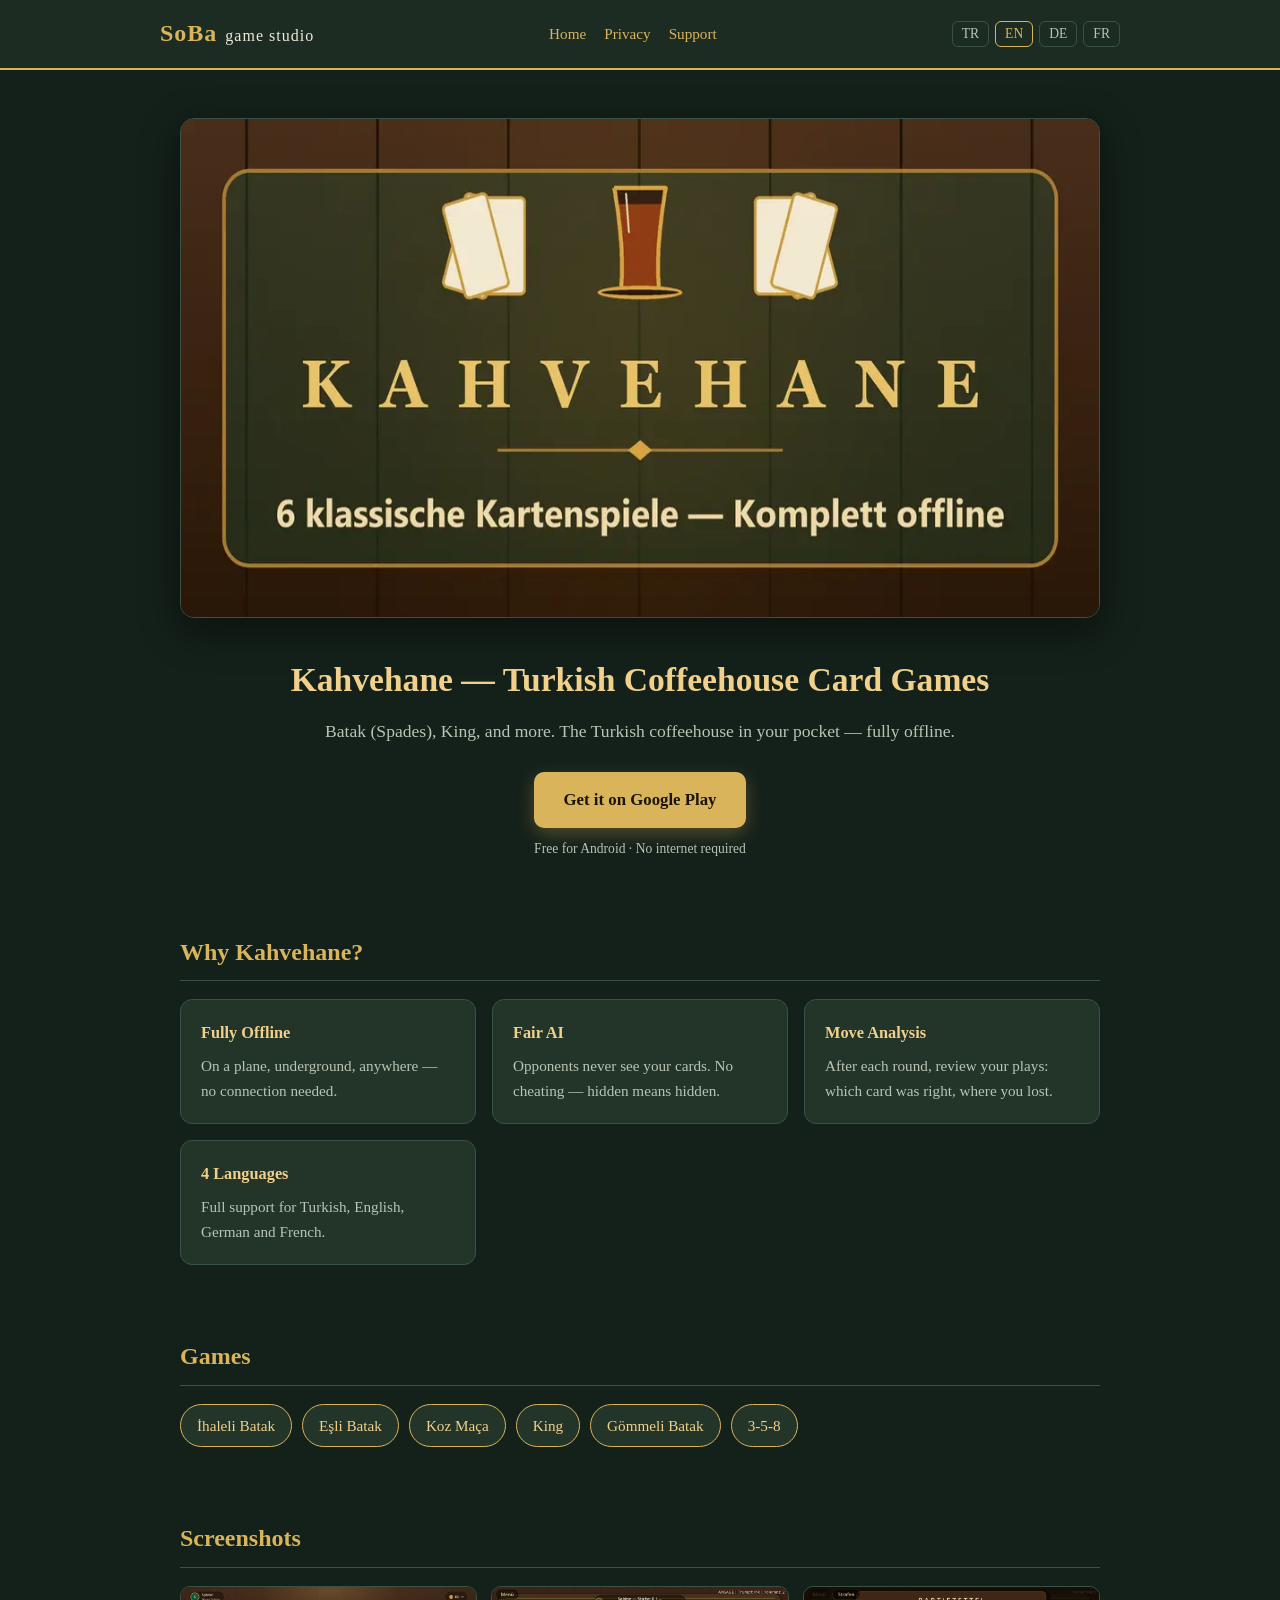
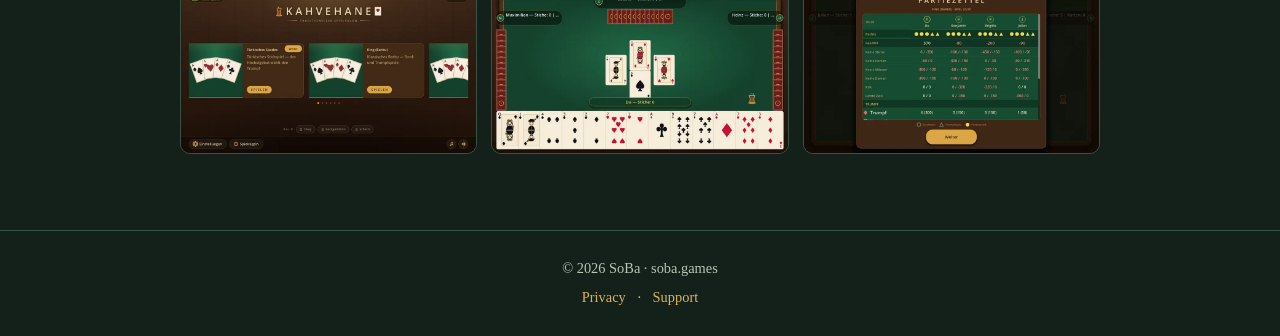
==== index.html @ e751472f "Add files via upload" ====
<!DOCTYPE html>
<html lang="tr">
<head>
<meta charset="utf-8">
<meta name="viewport" content="width=device-width, initial-scale=1">
<title>SoBa — Kahvehane: Türk Kahvehane Oyunları</title>
<meta name="description" content="Kahvehane — Batak, King, Koz Maça ve daha fazlası. Tamamen internetsiz, adil yapay zekâ, hamle analizi. SoBa oyun stüdyosu.">
<link rel="stylesheet" href="styles.css">
</head>
<body>
<header><div class="wrap nav">
  <div class="logo">SoBa<span data-i18n="tag"></span></div>
  <nav class="links">
    <a href="index.html" data-i18n="nav_home"></a>
    <a href="privacy.html" data-i18n="nav_privacy"></a>
    <a href="support.html" data-i18n="nav_support"></a>
  </nav>
  <div class="langs">
    <button data-lang="tr">TR</button><button data-lang="en">EN</button>
    <button data-lang="de">DE</button><button data-lang="fr">FR</button>
  </div>
</div></header>

<div class="wrap">
  <div class="hero">
    <img src="ozellik.webp" alt="Kahvehane" width="1024" height="500">
    <h1 data-i18n="h1"></h1>
    <p class="sub" data-i18n="sub"></p>
    <a class="play-btn" href="https://play.google.com/store/apps/details?id=com.kahvehane.oyunlari" data-i18n="cta"></a>
    <p class="note" data-i18n="note"></p>
  </div>

  <section>
    <h2 data-i18n="f_title"></h2>
    <div class="grid">
      <div class="card"><b data-i18n="f1t"></b><p data-i18n="f1d"></p></div>
      <div class="card"><b data-i18n="f2t"></b><p data-i18n="f2d"></p></div>
      <div class="card"><b data-i18n="f3t"></b><p data-i18n="f3d"></p></div>
      <div class="card"><b data-i18n="f4t"></b><p data-i18n="f4d"></p></div>
    </div>
  </section>

  <section>
    <h2 data-i18n="g_title"></h2>
    <div class="games">
      <span class="chip">İhaleli Batak</span><span class="chip">Eşli Batak</span>
      <span class="chip">Koz Maça</span><span class="chip">King</span>
      <span class="chip">Gömmeli Batak</span><span class="chip">3-5-8</span>
    </div>
  </section>

  <section>
    <h2 data-i18n="s_title"></h2>
    <div class="shots">
      <img src="menu.webp" alt="Menü" loading="lazy">
      <img src="el.webp" alt="Oyun" loading="lazy">
      <img src="puan.webp" alt="Puan tablosu" loading="lazy">
    </div>
  </section>
</div>

<footer><div class="wrap">
  <div>© 2026 SoBa · soba.games</div>
  <div style="margin-top:6px"><a href="privacy.html" data-i18n="nav_privacy"></a> · <a href="support.html" data-i18n="nav_support"></a></div>
</div></footer>

<script>
const T={
tr:{tag:"oyun stüdyosu",nav_home:"Ana Sayfa",nav_privacy:"Gizlilik",nav_support:"Destek",
h1:"Kahvehane — Türk Kahvehane Oyunları",
sub:"Batak, King, Koz Maça ve daha fazlası. Kahvehane havasını cebine taşı — tamamen internetsiz.",
cta:"Google Play'den İndir",note:"Android için ücretsiz · İnternet gerektirmez",
f_title:"Neden Kahvehane?",
f1t:"Tamamen İnternetsiz",f1d:"Uçakta, köyde, metroda — bağlantı olmadan her yerde oyna.",
f2t:"Adil Yapay Zekâ",f2d:"Rakipler kartlarını görmez. Hile yok, kapalı kart kapalıdır.",
f3t:"Hamle Analizi",f3d:"El bitince hamlelerini gör: hangi kart doğruydu, nerede kaybettin.",
f4t:"4 Dil",f4d:"Türkçe, İngilizce, Almanca ve Fransızca tam destek.",
g_title:"Oyunlar",s_title:"Ekran Görüntüleri"},
en:{tag:"game studio",nav_home:"Home",nav_privacy:"Privacy",nav_support:"Support",
h1:"Kahvehane — Turkish Coffeehouse Card Games",
sub:"Batak (Spades), King, and more. The Turkish coffeehouse in your pocket — fully offline.",
cta:"Get it on Google Play",note:"Free for Android · No internet required",
f_title:"Why Kahvehane?",
f1t:"Fully Offline",f1d:"On a plane, underground, anywhere — no connection needed.",
f2t:"Fair AI",f2d:"Opponents never see your cards. No cheating — hidden means hidden.",
f3t:"Move Analysis",f3d:"After each round, review your plays: which card was right, where you lost.",
f4t:"4 Languages",f4d:"Full support for Turkish, English, German and French.",
g_title:"Games",s_title:"Screenshots"},
de:{tag:"Spielestudio",nav_home:"Start",nav_privacy:"Datenschutz",nav_support:"Support",
h1:"Kahvehane — Türkische Kaffeehaus-Kartenspiele",
sub:"Batak, King und mehr. Das türkische Kaffeehaus in deiner Tasche — komplett offline.",
cta:"Bei Google Play laden",note:"Kostenlos für Android · Kein Internet nötig",
f_title:"Warum Kahvehane?",
f1t:"Komplett offline",f1d:"Im Flugzeug, in der U-Bahn, überall — ganz ohne Verbindung.",
f2t:"Faire KI",f2d:"Gegner sehen deine Karten nie. Kein Schummeln — verdeckt bleibt verdeckt.",
f3t:"Zuganalyse",f3d:"Nach jeder Runde: Welche Karte war richtig, wo hast du verloren?",
f4t:"4 Sprachen",f4d:"Volle Unterstützung für Türkisch, Englisch, Deutsch und Französisch.",
g_title:"Spiele",s_title:"Screenshots"},
fr:{tag:"studio de jeux",nav_home:"Accueil",nav_privacy:"Confidentialité",nav_support:"Assistance",
h1:"Kahvehane — Jeux de cartes du café turc",
sub:"Batak, King et plus encore. Le café turc dans votre poche — entièrement hors ligne.",
cta:"Disponible sur Google Play",note:"Gratuit pour Android · Sans connexion internet",
f_title:"Pourquoi Kahvehane ?",
f1t:"Entièrement hors ligne",f1d:"En avion, dans le métro, partout — aucune connexion requise.",
f2t:"IA équitable",f2d:"Les adversaires ne voient jamais vos cartes. Pas de triche.",
f3t:"Analyse des coups",f3d:"Après chaque manche, revoyez vos coups : la bonne carte, l'erreur fatale.",
f4t:"4 langues",f4d:"Turc, anglais, allemand et français entièrement pris en charge.",
g_title:"Jeux",s_title:"Captures d'écran"}
};
function setLang(l){
  if(!T[l])l="tr";
  try{localStorage.setItem("soba_lang",l)}catch(e){}
  document.documentElement.lang=l;
  document.querySelectorAll("[data-i18n]").forEach(el=>{const k=el.getAttribute("data-i18n");if(T[l][k]!==undefined)el.textContent=T[l][k]});
  document.querySelectorAll(".langs button").forEach(b=>b.classList.toggle("on",b.getAttribute("data-lang")===l));
}
document.querySelectorAll(".langs button").forEach(b=>b.addEventListener("click",()=>setLang(b.getAttribute("data-lang"))));
let saved=null;try{saved=localStorage.getItem("soba_lang")}catch(e){}
setLang(saved||((navigator.language||"tr").slice(0,2)));
</script>
</body>
</html>
---- styles.css ----
:root{
  --bg:#14201a; --bg2:#1c2c23; --card:#233529; --line:#3a5243;
  --gold:#d9b45b; --gold2:#f0d08a; --text:#efe9d9; --muted:#b8c4b4;
}
*{margin:0;padding:0;box-sizing:border-box}
body{background:var(--bg);color:var(--text);font-family:Georgia,'Times New Roman',serif;line-height:1.65}
a{color:var(--gold);text-decoration:none}
a:hover{color:var(--gold2)}
.wrap{max-width:960px;margin:0 auto;padding:0 20px}
header{background:var(--bg2);border-bottom:2px solid var(--gold);position:sticky;top:0;z-index:10}
.nav{display:flex;align-items:center;justify-content:space-between;padding:14px 0;flex-wrap:wrap;gap:10px}
.logo{font-size:1.5rem;font-weight:bold;color:var(--gold);letter-spacing:1px}
.logo span{color:var(--text);font-weight:normal;font-size:1rem;margin-left:8px}
nav.links{display:flex;gap:18px;font-size:.95rem}
.langs{display:flex;gap:6px}
.langs button{background:transparent;border:1px solid var(--line);color:var(--muted);padding:4px 9px;border-radius:6px;cursor:pointer;font-family:inherit;font-size:.85rem}
.langs button.on{border-color:var(--gold);color:var(--gold)}
.hero{text-align:center;padding:48px 0 36px}
.hero img{max-width:100%;border-radius:14px;border:1px solid var(--line);box-shadow:0 12px 40px rgba(0,0,0,.45)}
h1{font-size:2.1rem;color:var(--gold2);margin:26px 0 10px}
.sub{color:var(--muted);font-size:1.1rem;max-width:640px;margin:0 auto 26px}
.play-btn{display:inline-block;background:var(--gold);color:#1a140a;font-weight:bold;padding:14px 30px;border-radius:10px;font-size:1.05rem;box-shadow:0 6px 18px rgba(217,180,91,.3)}
.play-btn:hover{background:var(--gold2);color:#1a140a}
.note{color:var(--muted);font-size:.85rem;margin-top:10px}
section{padding:36px 0}
h2{color:var(--gold);font-size:1.5rem;margin-bottom:18px;border-bottom:1px solid var(--line);padding-bottom:8px}
h3{color:var(--gold2);font-size:1.1rem;margin:22px 0 8px}
.grid{display:grid;grid-template-columns:repeat(auto-fit,minmax(260px,1fr));gap:16px}
.card{background:var(--card);border:1px solid var(--line);border-radius:12px;padding:20px}
.card b{color:var(--gold2);display:block;margin-bottom:6px;font-size:1.02rem}
.card p{color:var(--muted);font-size:.95rem}
.shots{display:grid;grid-template-columns:repeat(auto-fit,minmax(240px,1fr));gap:14px}
.shots img{width:100%;border-radius:10px;border:1px solid var(--line)}
.games{display:flex;flex-wrap:wrap;gap:10px}
.chip{background:var(--card);border:1px solid var(--gold);color:var(--gold2);padding:8px 16px;border-radius:999px;font-size:.95rem}
footer{border-top:1px solid var(--line);margin-top:40px;padding:26px 0;color:var(--muted);font-size:.9rem;text-align:center}
footer a{margin:0 8px}
.doc p, .doc li{color:var(--text);margin-bottom:10px;font-size:.98rem}
.doc ul{margin:0 0 14px 22px}
.doc .updated{color:var(--muted);font-style:italic;font-size:.9rem}
@media(max-width:600px){h1{font-size:1.6rem}.nav{justify-content:center}}
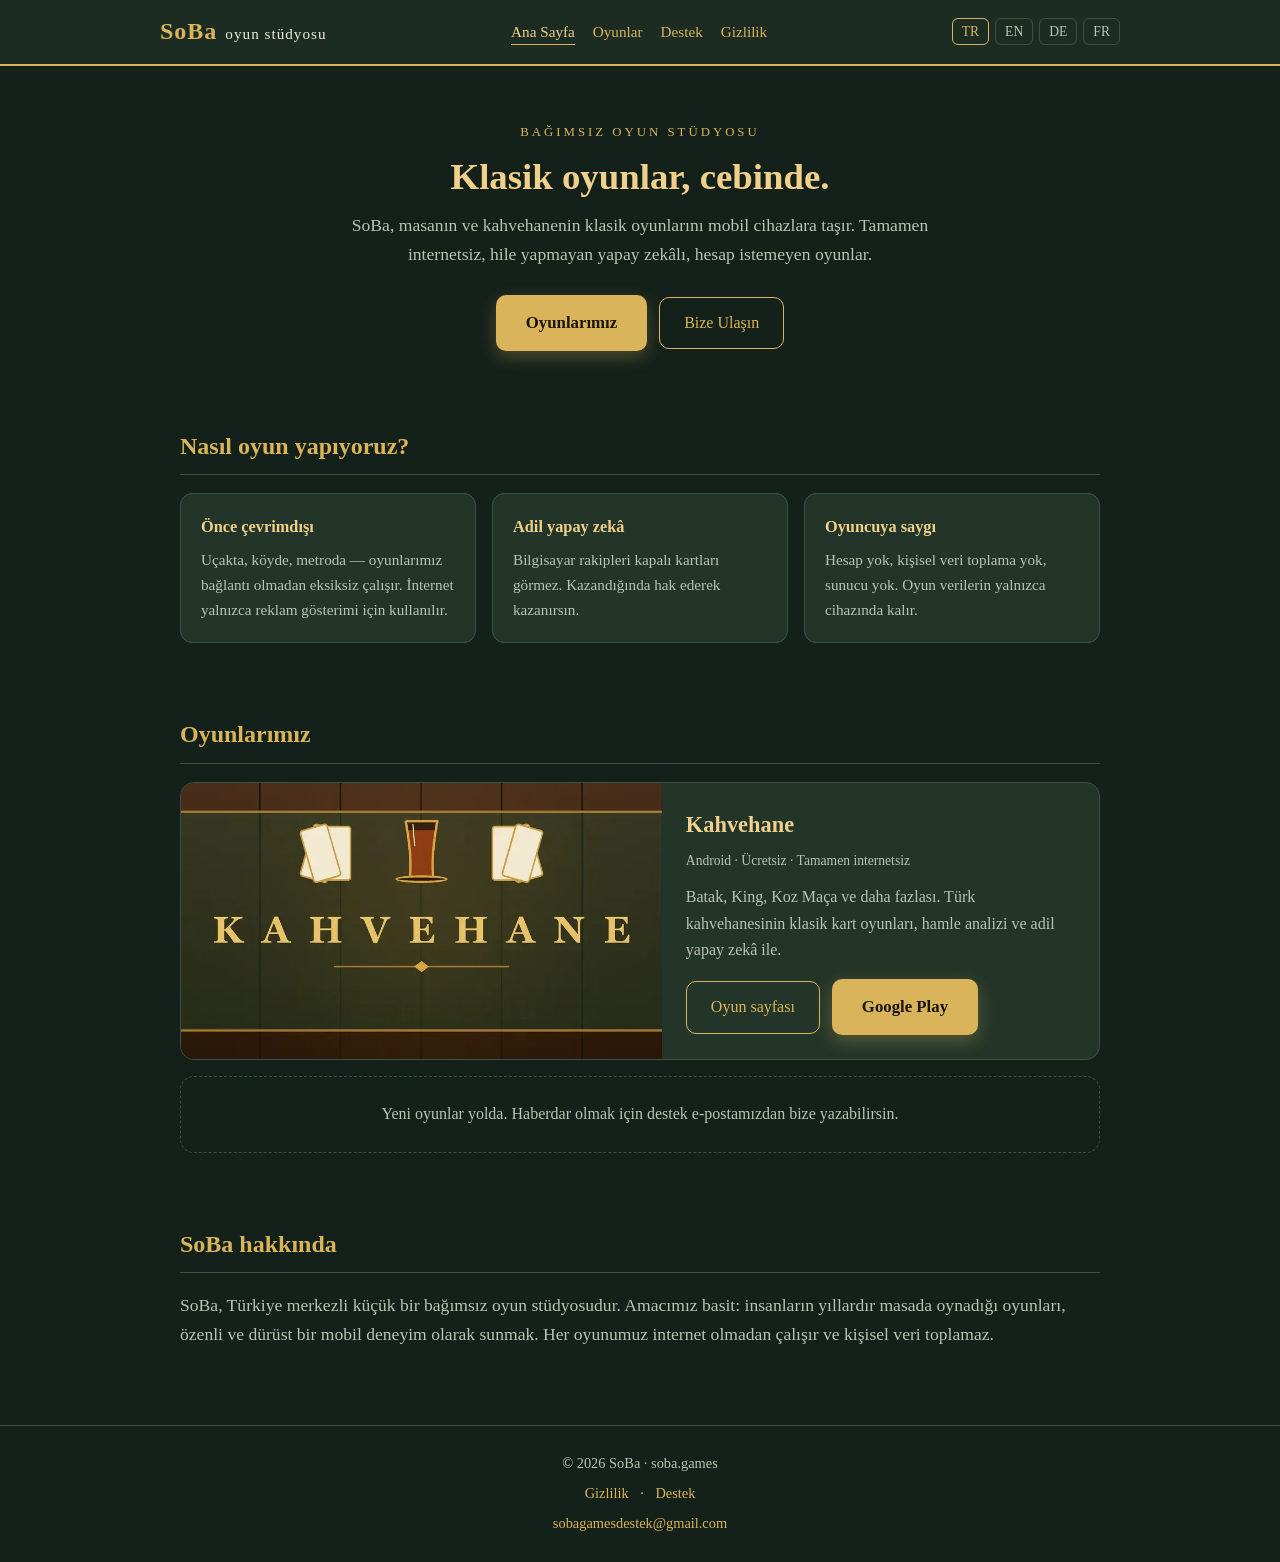
==== commit 9de21939: "Stüdyo çatısı: ana sayfa + /kahvehane, ortak i18n, SEO temelleri, hero dil hatası düzeltmesi Co-Auth" ====
--- a/index.html
+++ b/index.html
@@ -3,120 +3,179 @@
 <head>
 <meta charset="utf-8">
 <meta name="viewport" content="width=device-width, initial-scale=1">
-<title>SoBa — Kahvehane: Türk Kahvehane Oyunları</title>
-<meta name="description" content="Kahvehane — Batak, King, Koz Maça ve daha fazlası. Tamamen internetsiz, adil yapay zekâ, hamle analizi. SoBa oyun stüdyosu.">
-<link rel="stylesheet" href="styles.css">
+<title>SoBa — Oyun Stüdyosu</title>
+<meta name="description" content="SoBa, klasik masa ve kart oyunlarını mobil cihazlara taşıyan bağımsız bir oyun stüdyosudur. İnternetsiz oynanan, adil yapay zekâlı oyunlar.">
+<meta name="robots" content="index, follow">
+<meta name="theme-color" content="#1c2c23">
+<link rel="canonical" href="https://soba.games/">
+<link rel="alternate" hreflang="tr" href="https://soba.games/">
+<link rel="alternate" hreflang="en" href="https://soba.games/?lang=en">
+<link rel="alternate" hreflang="de" href="https://soba.games/?lang=de">
+<link rel="alternate" hreflang="fr" href="https://soba.games/?lang=fr">
+<link rel="alternate" hreflang="x-default" href="https://soba.games/">
+<meta property="og:type" content="website">
+<meta property="og:site_name" content="SoBa">
+<meta property="og:url" content="https://soba.games/">
+<meta property="og:title" content="SoBa — Oyun Stüdyosu">
+<meta property="og:description" content="Klasik masa ve kart oyunlarını mobil cihazlara taşıyan bağımsız oyun stüdyosu.">
+<meta property="og:image" content="https://soba.games/assets/img/soba-og.png">
+<meta property="og:image:width" content="1200">
+<meta property="og:image:height" content="630">
+<meta property="og:locale" content="tr_TR">
+<meta name="twitter:card" content="summary_large_image">
+<meta name="twitter:title" content="SoBa — Oyun Stüdyosu">
+<meta name="twitter:description" content="Klasik masa ve kart oyunlarını mobil cihazlara taşıyan bağımsız oyun stüdyosu.">
+<meta name="twitter:image" content="https://soba.games/assets/img/soba-og.png">
+<link rel="icon" href="/assets/img/favicon.svg" type="image/svg+xml">
+<link rel="stylesheet" href="/assets/css/site.css">
+<script type="application/ld+json">
+{"@context":"https://schema.org","@type":"Organization","name":"SoBa","url":"https://soba.games/","logo":"https://soba.games/assets/img/soba-og.png","email":"sobagamesdestek@gmail.com"}
+</script>
 </head>
 <body>
-<header><div class="wrap nav">
-  <div class="logo">SoBa<span data-i18n="tag"></span></div>
+<header class="site"><div class="wrap nav">
+  <a class="logo" href="/" data-keep-lang="/">SoBa<span data-i18n="tag"></span></a>
   <nav class="links">
-    <a href="index.html" data-i18n="nav_home"></a>
-    <a href="privacy.html" data-i18n="nav_privacy"></a>
-    <a href="support.html" data-i18n="nav_support"></a>
+    <a href="/" data-keep-lang="/" aria-current="page" data-i18n="nav_home"></a>
+    <a href="/#games" data-keep-lang="/#games" data-i18n="nav_games"></a>
+    <a href="/support.html" data-keep-lang="/support.html" data-i18n="nav_support"></a>
+    <a href="/privacy.html" data-i18n="nav_privacy"></a>
   </nav>
-  <div class="langs">
-    <button data-lang="tr">TR</button><button data-lang="en">EN</button>
-    <button data-lang="de">DE</button><button data-lang="fr">FR</button>
-  </div>
+  <nav class="langs" aria-label="Language">
+    <a href="/" data-lang="tr" hreflang="tr">TR</a><a href="/?lang=en" data-lang="en" hreflang="en">EN</a>
+    <a href="/?lang=de" data-lang="de" hreflang="de">DE</a><a href="/?lang=fr" data-lang="fr" hreflang="fr">FR</a>
+  </nav>
 </div></header>
 
-<div class="wrap">
+<main class="wrap">
   <div class="hero">
-    <img src="ozellik.webp" alt="Kahvehane" width="1024" height="500">
+    <p class="eyebrow" data-i18n="eyebrow"></p>
     <h1 data-i18n="h1"></h1>
     <p class="sub" data-i18n="sub"></p>
-    <a class="play-btn" href="https://play.google.com/store/apps/details?id=com.kahvehane.oyunlari" data-i18n="cta"></a>
-    <p class="note" data-i18n="note"></p>
+    <div class="actions">
+      <a class="play-btn" href="#games" data-i18n="cta_games"></a>
+      <a class="btn-ghost" href="/support.html" data-keep-lang="/support.html" data-i18n="cta_contact"></a>
+    </div>
   </div>
 
-  <section>
-    <h2 data-i18n="f_title"></h2>
+  <section id="values">
+    <h2 data-i18n="v_title"></h2>
     <div class="grid">
-      <div class="card"><b data-i18n="f1t"></b><p data-i18n="f1d"></p></div>
-      <div class="card"><b data-i18n="f2t"></b><p data-i18n="f2d"></p></div>
-      <div class="card"><b data-i18n="f3t"></b><p data-i18n="f3d"></p></div>
-      <div class="card"><b data-i18n="f4t"></b><p data-i18n="f4d"></p></div>
+      <div class="card"><b data-i18n="v1t"></b><p data-i18n="v1d"></p></div>
+      <div class="card"><b data-i18n="v2t"></b><p data-i18n="v2d"></p></div>
+      <div class="card"><b data-i18n="v3t"></b><p data-i18n="v3d"></p></div>
     </div>
   </section>
 
-  <section>
+  <section id="games">
     <h2 data-i18n="g_title"></h2>
-    <div class="games">
-      <span class="chip">İhaleli Batak</span><span class="chip">Eşli Batak</span>
-      <span class="chip">Koz Maça</span><span class="chip">King</span>
-      <span class="chip">Gömmeli Batak</span><span class="chip">3-5-8</span>
-    </div>
+
+    <!-- OYUN KARTI — yeni oyun için bu bloğu kopyala (bkz. README.md) -->
+    <article class="game-card">
+      <a href="/kahvehane/" data-keep-lang="/kahvehane/"><img src="/assets/img/kahvehane/hero.webp" width="1024" height="500" alt="Kahvehane" data-i18n-attr="alt:kh_alt"></a>
+      <div class="body">
+        <h3>Kahvehane</h3>
+        <div class="platform" data-i18n="kh_platform"></div>
+        <p data-i18n="kh_desc"></p>
+        <div class="actions">
+          <a class="btn-ghost" href="/kahvehane/" data-keep-lang="/kahvehane/" data-i18n="kh_more"></a>
+          <a class="play-btn" href="https://play.google.com/store/apps/details?id=com.kahvehane.oyunlari" rel="noopener" data-i18n="kh_play"></a>
+        </div>
+      </div>
+    </article>
+    <!-- /OYUN KARTI -->
+
+    <div class="coming" data-i18n="coming"></div>
   </section>
 
-  <section>
-    <h2 data-i18n="s_title"></h2>
-    <div class="shots">
-      <img src="menu.webp" alt="Menü" loading="lazy">
-      <img src="el.webp" alt="Oyun" loading="lazy">
-      <img src="puan.webp" alt="Puan tablosu" loading="lazy">
-    </div>
+  <section id="about">
+    <h2 data-i18n="a_title"></h2>
+    <p class="sub" style="margin:0;max-width:none;text-align:left" data-i18n="a_body"></p>
   </section>
-</div>
+</main>
 
 <footer><div class="wrap">
-  <div>© 2026 SoBa · soba.games</div>
-  <div style="margin-top:6px"><a href="privacy.html" data-i18n="nav_privacy"></a> · <a href="support.html" data-i18n="nav_support"></a></div>
+  <div data-i18n="foot_rights"></div>
+  <div style="margin-top:6px"><a href="/privacy.html" data-i18n="nav_privacy"></a> · <a href="/support.html" data-keep-lang="/support.html" data-i18n="nav_support"></a></div>
+  <a class="mail" href="mailto:sobagamesdestek@gmail.com">sobagamesdestek@gmail.com</a>
 </div></footer>
 
 <script>
-const T={
-tr:{tag:"oyun stüdyosu",nav_home:"Ana Sayfa",nav_privacy:"Gizlilik",nav_support:"Destek",
-h1:"Kahvehane — Türk Kahvehane Oyunları",
-sub:"Batak, King, Koz Maça ve daha fazlası. Kahvehane havasını cebine taşı — tamamen internetsiz.",
-cta:"Google Play'den İndir",note:"Android için ücretsiz · İnternet gerektirmez",
-f_title:"Neden Kahvehane?",
-f1t:"Tamamen İnternetsiz",f1d:"Uçakta, köyde, metroda — bağlantı olmadan her yerde oyna.",
-f2t:"Adil Yapay Zekâ",f2d:"Rakipler kartlarını görmez. Hile yok, kapalı kart kapalıdır.",
-f3t:"Hamle Analizi",f3d:"El bitince hamlelerini gör: hangi kart doğruydu, nerede kaybettin.",
-f4t:"4 Dil",f4d:"Türkçe, İngilizce, Almanca ve Fransızca tam destek.",
-g_title:"Oyunlar",s_title:"Ekran Görüntüleri"},
-en:{tag:"game studio",nav_home:"Home",nav_privacy:"Privacy",nav_support:"Support",
-h1:"Kahvehane — Turkish Coffeehouse Card Games",
-sub:"Batak (Spades), King, and more. The Turkish coffeehouse in your pocket — fully offline.",
-cta:"Get it on Google Play",note:"Free for Android · No internet required",
-f_title:"Why Kahvehane?",
-f1t:"Fully Offline",f1d:"On a plane, underground, anywhere — no connection needed.",
-f2t:"Fair AI",f2d:"Opponents never see your cards. No cheating — hidden means hidden.",
-f3t:"Move Analysis",f3d:"After each round, review your plays: which card was right, where you lost.",
-f4t:"4 Languages",f4d:"Full support for Turkish, English, German and French.",
-g_title:"Games",s_title:"Screenshots"},
-de:{tag:"Spielestudio",nav_home:"Start",nav_privacy:"Datenschutz",nav_support:"Support",
-h1:"Kahvehane — Türkische Kaffeehaus-Kartenspiele",
-sub:"Batak, King und mehr. Das türkische Kaffeehaus in deiner Tasche — komplett offline.",
-cta:"Bei Google Play laden",note:"Kostenlos für Android · Kein Internet nötig",
-f_title:"Warum Kahvehane?",
-f1t:"Komplett offline",f1d:"Im Flugzeug, in der U-Bahn, überall — ganz ohne Verbindung.",
-f2t:"Faire KI",f2d:"Gegner sehen deine Karten nie. Kein Schummeln — verdeckt bleibt verdeckt.",
-f3t:"Zuganalyse",f3d:"Nach jeder Runde: Welche Karte war richtig, wo hast du verloren?",
-f4t:"4 Sprachen",f4d:"Volle Unterstützung für Türkisch, Englisch, Deutsch und Französisch.",
-g_title:"Spiele",s_title:"Screenshots"},
-fr:{tag:"studio de jeux",nav_home:"Accueil",nav_privacy:"Confidentialité",nav_support:"Assistance",
-h1:"Kahvehane — Jeux de cartes du café turc",
-sub:"Batak, King et plus encore. Le café turc dans votre poche — entièrement hors ligne.",
-cta:"Disponible sur Google Play",note:"Gratuit pour Android · Sans connexion internet",
-f_title:"Pourquoi Kahvehane ?",
-f1t:"Entièrement hors ligne",f1d:"En avion, dans le métro, partout — aucune connexion requise.",
-f2t:"IA équitable",f2d:"Les adversaires ne voient jamais vos cartes. Pas de triche.",
-f3t:"Analyse des coups",f3d:"Après chaque manche, revoyez vos coups : la bonne carte, l'erreur fatale.",
-f4t:"4 langues",f4d:"Turc, anglais, allemand et français entièrement pris en charge.",
-g_title:"Jeux",s_title:"Captures d'écran"}
+window.PAGE_I18N={
+tr:{meta_title:"SoBa — Oyun Stüdyosu",
+    meta_desc:"SoBa, klasik masa ve kart oyunlarını mobil cihazlara taşıyan bağımsız bir oyun stüdyosudur. İnternetsiz oynanan, adil yapay zekâlı oyunlar.",
+    eyebrow:"Bağımsız oyun stüdyosu",
+    h1:"Klasik oyunlar, cebinde.",
+    sub:"SoBa, masanın ve kahvehanenin klasik oyunlarını mobil cihazlara taşır. Tamamen internetsiz, hile yapmayan yapay zekâlı, hesap istemeyen oyunlar.",
+    cta_games:"Oyunlarımız",cta_contact:"Bize Ulaşın",
+    v_title:"Nasıl oyun yapıyoruz?",
+    v1t:"Önce çevrimdışı",v1d:"Uçakta, köyde, metroda — oyunlarımız bağlantı olmadan eksiksiz çalışır. İnternet yalnızca reklam gösterimi için kullanılır.",
+    v2t:"Adil yapay zekâ",v2d:"Bilgisayar rakipleri kapalı kartları görmez. Kazandığında hak ederek kazanırsın.",
+    v3t:"Oyuncuya saygı",v3d:"Hesap yok, kişisel veri toplama yok, sunucu yok. Oyun verilerin yalnızca cihazında kalır.",
+    g_title:"Oyunlarımız",
+    kh_alt:"Kahvehane — Türk kahvehane kart oyunları",
+    kh_platform:"Android · Ücretsiz · Tamamen internetsiz",
+    kh_desc:"Batak, King, Koz Maça ve daha fazlası. Türk kahvehanesinin klasik kart oyunları, hamle analizi ve adil yapay zekâ ile.",
+    kh_more:"Oyun sayfası",kh_play:"Google Play",
+    coming:"Yeni oyunlar yolda. Haberdar olmak için destek e-postamızdan bize yazabilirsin.",
+    a_title:"SoBa hakkında",
+    a_body:"SoBa, Türkiye merkezli küçük bir bağımsız oyun stüdyosudur. Amacımız basit: insanların yıllardır masada oynadığı oyunları, özenli ve dürüst bir mobil deneyim olarak sunmak. Her oyunumuz internet olmadan çalışır ve kişisel veri toplamaz."},
+en:{meta_title:"SoBa — Game Studio",
+    meta_desc:"SoBa is an independent game studio bringing classic table and card games to mobile. Fully offline play with fair AI opponents.",
+    eyebrow:"Independent game studio",
+    h1:"Classic games, in your pocket.",
+    sub:"SoBa brings the classic games of the table and the coffeehouse to mobile. Fully offline, with AI that never cheats and no account required.",
+    cta_games:"Our Games",cta_contact:"Contact Us",
+    v_title:"How we make games",
+    v1t:"Offline first",v1d:"On a plane, in the countryside, underground — our games work completely without a connection. Internet is used only to show ads.",
+    v2t:"Fair AI",v2d:"Computer opponents never see hidden cards. When you win, you earned it.",
+    v3t:"Respect for the player",v3d:"No accounts, no personal data collection, no servers. Your game data stays on your device.",
+    g_title:"Our Games",
+    kh_alt:"Kahvehane — Turkish coffeehouse card games",
+    kh_platform:"Android · Free · Fully offline",
+    kh_desc:"Batak (Spades), King and more. The classic card games of the Turkish coffeehouse, with move analysis and fair AI.",
+    kh_more:"Game page",kh_play:"Google Play",
+    coming:"More games are on the way. Write to our support email if you'd like to hear about them.",
+    a_title:"About SoBa",
+    a_body:"SoBa is a small independent game studio based in Turkey. Our goal is simple: to turn the games people have played at the table for years into a careful, honest mobile experience. Every game we make works without internet and collects no personal data."},
+de:{meta_title:"SoBa — Spielestudio",
+    meta_desc:"SoBa ist ein unabhängiges Spielestudio, das klassische Tisch- und Kartenspiele auf Mobilgeräte bringt. Komplett offline, mit fairer KI.",
+    eyebrow:"Unabhängiges Spielestudio",
+    h1:"Klassische Spiele, in deiner Tasche.",
+    sub:"SoBa bringt die klassischen Spiele von Tisch und Kaffeehaus aufs Handy. Komplett offline, mit einer KI, die nie schummelt, und ohne Konto.",
+    cta_games:"Unsere Spiele",cta_contact:"Kontakt",
+    v_title:"Wie wir Spiele machen",
+    v1t:"Offline zuerst",v1d:"Im Flugzeug, auf dem Land, in der U-Bahn — unsere Spiele laufen vollständig ohne Verbindung. Internet wird nur für Werbung genutzt.",
+    v2t:"Faire KI",v2d:"Computergegner sehen verdeckte Karten nie. Wenn du gewinnst, hast du es verdient.",
+    v3t:"Respekt vor dem Spieler",v3d:"Keine Konten, keine Erhebung persönlicher Daten, keine Server. Deine Spieldaten bleiben auf deinem Gerät.",
+    g_title:"Unsere Spiele",
+    kh_alt:"Kahvehane — türkische Kaffeehaus-Kartenspiele",
+    kh_platform:"Android · Kostenlos · Komplett offline",
+    kh_desc:"Batak, King und mehr. Die klassischen Kartenspiele des türkischen Kaffeehauses, mit Zuganalyse und fairer KI.",
+    kh_more:"Zur Spielseite",kh_play:"Google Play",
+    coming:"Weitere Spiele sind unterwegs. Schreib an unsere Support-Adresse, wenn du informiert werden möchtest.",
+    a_title:"Über SoBa",
+    a_body:"SoBa ist ein kleines unabhängiges Spielestudio aus der Türkei. Unser Ziel ist einfach: die Spiele, die Menschen seit Jahren am Tisch spielen, als sorgfältiges und ehrliches mobiles Erlebnis anzubieten. Jedes unserer Spiele funktioniert ohne Internet und sammelt keine persönlichen Daten."},
+fr:{meta_title:"SoBa — Studio de jeux",
+    meta_desc:"SoBa est un studio de jeux indépendant qui porte les jeux de table et de cartes classiques sur mobile. Entièrement hors ligne, avec une IA équitable.",
+    eyebrow:"Studio de jeux indépendant",
+    h1:"Les jeux classiques, dans votre poche.",
+    sub:"SoBa porte les jeux classiques de la table et du café sur mobile. Entièrement hors ligne, avec une IA qui ne triche jamais et sans compte.",
+    cta_games:"Nos jeux",cta_contact:"Nous contacter",
+    v_title:"Comment nous créons nos jeux",
+    v1t:"Hors ligne d'abord",v1d:"En avion, à la campagne, dans le métro — nos jeux fonctionnent entièrement sans connexion. Internet ne sert qu'à afficher la publicité.",
+    v2t:"IA équitable",v2d:"Les adversaires contrôlés par l'ordinateur ne voient jamais les cartes cachées. Quand vous gagnez, vous l'avez mérité.",
+    v3t:"Respect du joueur",v3d:"Pas de compte, aucune collecte de données personnelles, pas de serveur. Vos données de jeu restent sur votre appareil.",
+    g_title:"Nos jeux",
+    kh_alt:"Kahvehane — jeux de cartes du café turc",
+    kh_platform:"Android · Gratuit · Entièrement hors ligne",
+    kh_desc:"Batak, King et plus encore. Les jeux de cartes classiques du café turc, avec analyse des coups et IA équitable.",
+    kh_more:"Page du jeu",kh_play:"Google Play",
+    coming:"D'autres jeux arrivent. Écrivez à notre adresse d'assistance si vous souhaitez être tenu au courant.",
+    a_title:"À propos de SoBa",
+    a_body:"SoBa est un petit studio de jeux indépendant basé en Turquie. Notre objectif est simple : transformer les jeux que l'on joue à table depuis des années en une expérience mobile soignée et honnête. Chacun de nos jeux fonctionne sans internet et ne collecte aucune donnée personnelle."}
 };
-function setLang(l){
-  if(!T[l])l="tr";
-  try{localStorage.setItem("soba_lang",l)}catch(e){}
-  document.documentElement.lang=l;
-  document.querySelectorAll("[data-i18n]").forEach(el=>{const k=el.getAttribute("data-i18n");if(T[l][k]!==undefined)el.textContent=T[l][k]});
-  document.querySelectorAll(".langs button").forEach(b=>b.classList.toggle("on",b.getAttribute("data-lang")===l));
-}
-document.querySelectorAll(".langs button").forEach(b=>b.addEventListener("click",()=>setLang(b.getAttribute("data-lang"))));
-let saved=null;try{saved=localStorage.getItem("soba_lang")}catch(e){}
-setLang(saved||((navigator.language||"tr").slice(0,2)));
 </script>
+<script src="/assets/js/i18n.js"></script>
 </body>
 </html>
--- a/assets/css/site.css
+++ b/assets/css/site.css
@@ -0,0 +1,89 @@
+/* SoBa — ortak site stili. Kimlik: koyu yeşil çuha + altın, serif başlıklar. */
+:root{
+  --bg:#14201a; --bg2:#1c2c23; --card:#233529; --line:#3a5243;
+  --gold:#d9b45b; --gold2:#f0d08a; --text:#efe9d9; --muted:#b8c4b4; --cream:#f0d9a8;
+}
+*{margin:0;padding:0;box-sizing:border-box}
+html{-webkit-text-size-adjust:100%;scroll-behavior:smooth}
+body{background:var(--bg);color:var(--text);font-family:Georgia,'Times New Roman',serif;line-height:1.65}
+a{color:var(--gold);text-decoration:none}
+a:hover{color:var(--gold2)}
+img{max-width:100%;height:auto;display:block}
+.wrap{max-width:960px;margin:0 auto;padding:0 20px}
+
+/* Üst bar */
+header.site{background:var(--bg2);border-bottom:2px solid var(--gold);position:sticky;top:0;z-index:10}
+.nav{display:flex;align-items:center;justify-content:space-between;padding:12px 0;flex-wrap:wrap;gap:10px}
+.logo{font-size:1.5rem;font-weight:bold;color:var(--gold);letter-spacing:1px;display:flex;align-items:baseline;gap:8px}
+.logo span{color:var(--text);font-weight:normal;font-size:.95rem}
+nav.links{display:flex;gap:18px;font-size:.95rem;flex-wrap:wrap}
+nav.links a[aria-current="page"]{color:var(--gold2);border-bottom:1px solid var(--gold)}
+.langs{display:flex;gap:6px}
+.langs a{border:1px solid var(--line);color:var(--muted);padding:3px 9px;border-radius:6px;font-size:.85rem;line-height:1.4}
+.langs a.on{border-color:var(--gold);color:var(--gold)}
+
+/* Hero (stüdyo) */
+.hero{text-align:center;padding:56px 0 40px}
+.hero .eyebrow{color:var(--gold);letter-spacing:3px;text-transform:uppercase;font-size:.8rem;margin-bottom:12px}
+h1{font-size:2.3rem;color:var(--gold2);margin:0 0 12px;line-height:1.2}
+.sub{color:var(--muted);font-size:1.1rem;max-width:640px;margin:0 auto 26px}
+.ornament{display:flex;align-items:center;justify-content:center;gap:10px;color:var(--gold);margin:18px auto}
+.ornament::before,.ornament::after{content:"";width:90px;height:1px;background:var(--gold)}
+
+/* Hero (oyun sayfası): görsel + dile göre değişen tagline bindirmesi */
+.hero-art{position:relative;max-width:100%;margin:0 auto;border-radius:14px;border:1px solid var(--line);box-shadow:0 12px 40px rgba(0,0,0,.45);overflow:hidden;container-type:inline-size}
+.hero-art img{width:100%}
+.hero-art .tagline{position:absolute;left:6%;right:6%;top:79%;transform:translateY(-50%);text-align:center;
+  font-family:system-ui,-apple-system,"Segoe UI",Roboto,Arial,sans-serif;font-weight:700;color:var(--cream);
+  font-size:clamp(.72rem,3.4vw,2rem);line-height:1.2;text-shadow:0 1px 2px rgba(0,0,0,.5);white-space:nowrap}
+@supports (font-size:1cqw){.hero-art .tagline{font-size:3.4cqw}}
+.hero h1.game{margin-top:26px}
+
+/* Butonlar */
+.play-btn{display:inline-block;background:var(--gold);color:#1a140a;font-weight:bold;padding:14px 30px;border-radius:10px;font-size:1.05rem;box-shadow:0 6px 18px rgba(217,180,91,.3)}
+.play-btn:hover{background:var(--gold2);color:#1a140a}
+.btn-ghost{display:inline-block;border:1px solid var(--gold);color:var(--gold);padding:12px 24px;border-radius:10px;font-size:1rem}
+.btn-ghost:hover{background:rgba(217,180,91,.1)}
+.note{color:var(--muted);font-size:.85rem;margin-top:10px}
+.actions{display:flex;gap:12px;justify-content:center;flex-wrap:wrap;align-items:center}
+
+/* Bölümler */
+section{padding:36px 0}
+h2{color:var(--gold);font-size:1.5rem;margin-bottom:18px;border-bottom:1px solid var(--line);padding-bottom:8px}
+h3{color:var(--gold2);font-size:1.1rem;margin:22px 0 8px}
+.grid{display:grid;grid-template-columns:repeat(auto-fit,minmax(240px,1fr));gap:16px}
+.card{background:var(--card);border:1px solid var(--line);border-radius:12px;padding:20px}
+.card b{color:var(--gold2);display:block;margin-bottom:6px;font-size:1.02rem}
+.card p{color:var(--muted);font-size:.95rem}
+.shots{display:grid;grid-template-columns:repeat(auto-fit,minmax(240px,1fr));gap:14px}
+.shots img{width:100%;border-radius:10px;border:1px solid var(--line)}
+.games{display:flex;flex-wrap:wrap;gap:10px}
+.chip{background:var(--card);border:1px solid var(--gold);color:var(--gold2);padding:8px 16px;border-radius:999px;font-size:.95rem}
+
+/* Oyun kartı (stüdyo ana sayfası) */
+.game-card{display:grid;grid-template-columns:minmax(0,1.1fr) minmax(0,1fr);gap:0;background:var(--card);border:1px solid var(--line);border-radius:14px;overflow:hidden}
+.game-card img{width:100%;height:100%;object-fit:cover}
+.game-card .body{padding:24px}
+.game-card h3{margin:0 0 6px;font-size:1.4rem}
+.game-card .platform{color:var(--muted);font-size:.85rem;margin-bottom:12px}
+.game-card p{color:var(--muted);margin-bottom:16px}
+.game-card .actions{justify-content:flex-start}
+.coming{border:1px dashed var(--line);border-radius:14px;padding:24px;text-align:center;color:var(--muted);margin-top:16px}
+
+/* Belge sayfaları (destek vb.) */
+.doc{padding-top:30px;padding-bottom:40px}
+.doc p,.doc li{color:var(--text);margin-bottom:10px;font-size:.98rem}
+.doc ul{margin:0 0 14px 22px}
+.doc .faq b{color:var(--gold2)}
+
+footer{border-top:1px solid var(--line);margin-top:40px;padding:26px 0;color:var(--muted);font-size:.9rem;text-align:center}
+footer a{margin:0 8px}
+footer .mail{display:block;margin-top:6px}
+
+@media(max-width:640px){
+  h1{font-size:1.7rem}
+  .nav{justify-content:center}
+  .game-card{grid-template-columns:1fr}
+  .ornament::before,.ornament::after{width:50px}
+}
+@media(prefers-reduced-motion:reduce){html{scroll-behavior:auto}}
